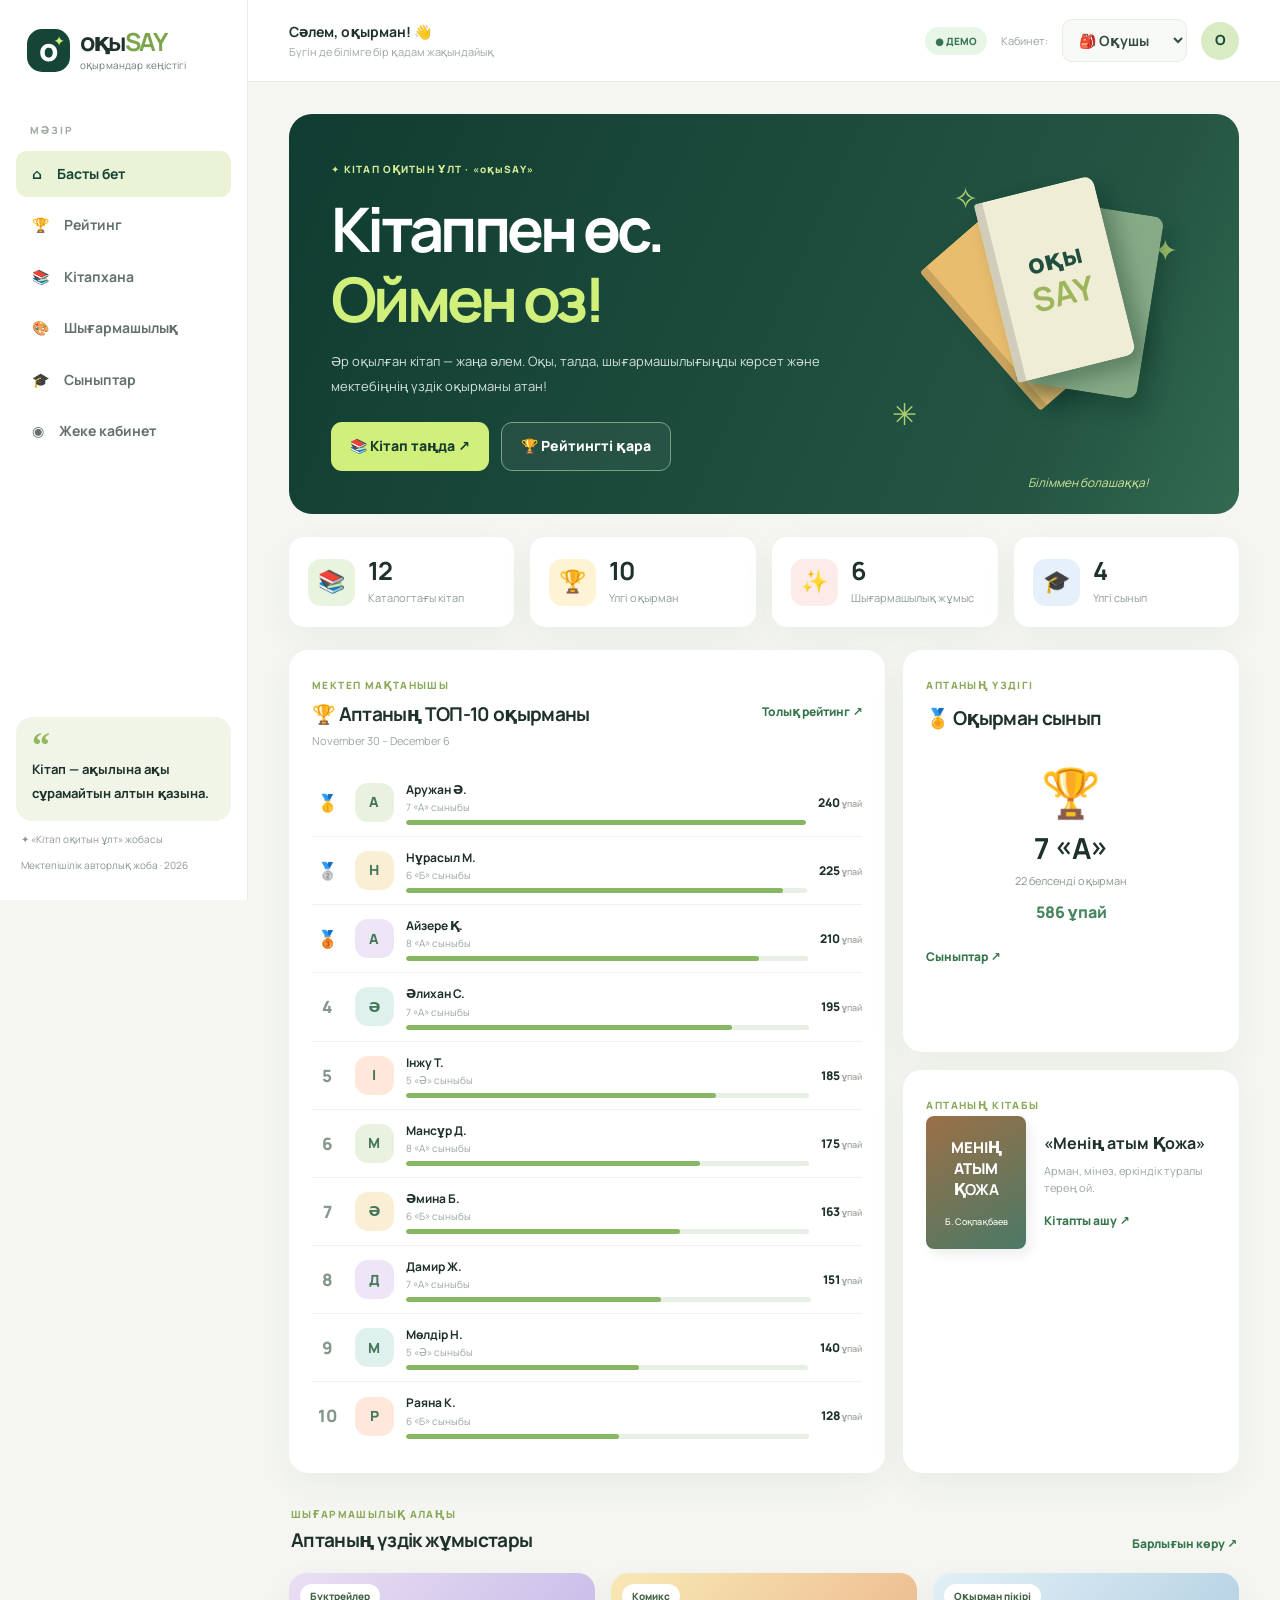
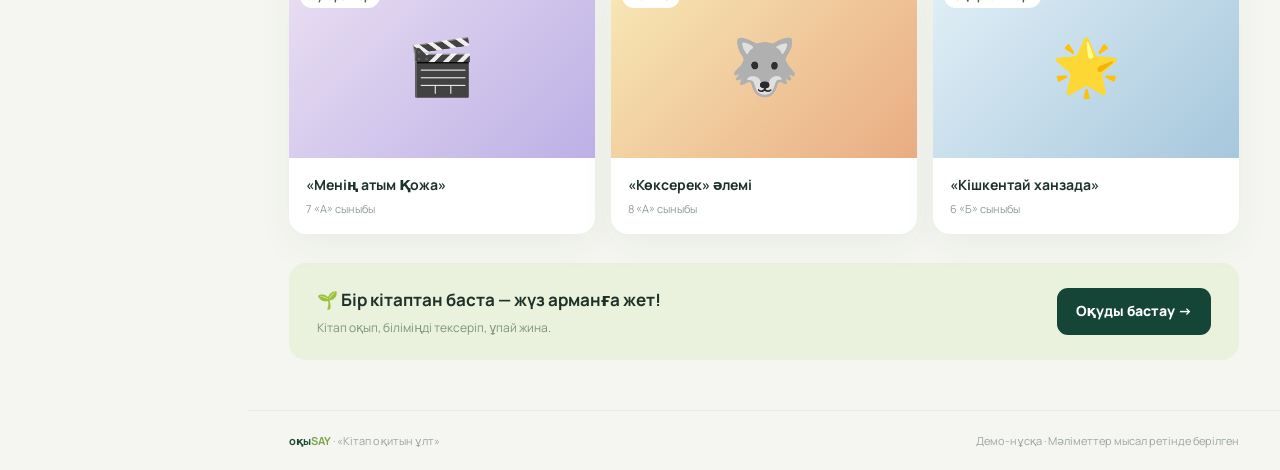
==== index.html @ ef24d515 "Add files via upload" ====
<!doctype html>
<html lang="kk"><head><meta charset="UTF-8"><meta name="viewport" content="width=device-width,initial-scale=1"><meta name="theme-color" content="#123f33"><meta name="description" content="оқыSAY – мектеп оқырмандарының интерактивті платформасы"><title>оқыSAY — Кітаппен өс, оймен оз!</title><link rel="preconnect" href="https://fonts.googleapis.com"><link rel="preconnect" href="https://fonts.gstatic.com" crossorigin><link href="https://fonts.googleapis.com/css2?family=Manrope:wght@400;500;600;700;800&display=swap" rel="stylesheet"><link rel="stylesheet" href="style.css"><script src="app.js" defer></script></head>
<body><div class="layout">
<aside class="sidebar" id="sidebar"><a class="logo" href="#home"><span class="logo-symbol">о<span>✦</span></span><span><strong>оқы<span>SAY</span></strong><small>оқырмандар кеңістігі</small></span></a><span class="menu-label">МӘЗІР</span><nav id="nav"><a href="#home" data-page="home" class="active">⌂ <span>Басты бет</span></a><a href="#ranking" data-page="ranking">🏆 <span>Рейтинг</span></a><a href="#library" data-page="library">📚 <span>Кітапхана</span></a><a href="#creative" data-page="creative">🎨 <span>Шығармашылық</span></a><a href="#classes" data-page="classes">🎓 <span>Сыныптар</span></a><a href="#cabinet" data-page="cabinet">◉ <span>Жеке кабинет</span></a></nav><div class="side-bottom"><div class="quote"><span>“</span>Кітап — ақылына ақы сұрамайтын алтын қазына.</div><small>✦ «Кітап оқитын ұлт» жобасы</small><small>Мектепішілік авторлық жоба · 2026</small></div></aside>
<div class="mobile-overlay" id="mobile-overlay"></div>
<div class="body-col"><header class="topbar"><div class="welcome"><button class="menu-btn" id="menu-btn" aria-label="Мәзір">☰</button><div><strong>Сәлем, оқырман! 👋</strong><small>Бүгін де білімге бір қадам жақындайық</small></div></div><div class="top-controls"><span class="demo-pill">● ДЕМО</span><label for="role">Кабинет:</label><select id="role"><option value="student">🎒 Оқушы</option><option value="parent">👪 Ата-ана</option><option value="teacher">👩‍🏫 Мұғалім</option></select><button class="profile-circle" id="profile-button" aria-label="Кабинет">О</button></div></header>
<main>
<section class="page active" id="page-home"><div class="hero"><div class="hero-content"><span class="hero-overline">✦ КІТАП ОҚИТЫН ҰЛТ · «оқыSAY»</span><h1>Кітаппен өс.<br><em>Оймен оз!</em></h1><p>Әр оқылған кітап — жаңа әлем. Оқы, талда, шығармашылығыңды көрсет және мектебіңнің үздік оқырманы атан!</p><div class="hero-actions"><button class="btn lime" data-go="library">📚 Кітап таңда ↗</button><button class="btn ghost-white" data-go="ranking">🏆 Рейтингті қара</button></div></div><div class="hero-graphic" aria-hidden="true"><span class="hero-star one">✧</span><span class="hero-star two">✦</span><span class="hero-star three">✳</span><div class="books-art"><div class="art-book art-one"></div><div class="art-book art-two"></div><div class="art-book art-three">оқы<br><b>SAY</b></div></div><span class="art-subtitle">Біліммен болашаққа!</span></div></div>
<div class="stat-grid" id="stats"></div><div class="home-grid"><div class="panel"><div class="panel-head"><div><span class="eyebrow">МЕКТЕП МАҚТАНЫШЫ</span><h2>🏆 Аптаның ТОП-10 оқырманы</h2><p id="week-short"></p></div><button class="link-btn" data-go="ranking">Толық рейтинг ↗</button></div><div id="home-ranking"></div></div><div class="right-panels"><div class="panel"><span class="eyebrow">АПТАНЫҢ ҮЗДІГІ</span><h2>🏅 Оқырман сынып</h2><div id="best-class"></div><button class="link-btn" data-go="classes">Сыныптар ↗</button></div><div class="panel"><span class="eyebrow">АПТАНЫҢ КІТАБЫ</span><div class="week-book"><div class="cover art-cover">МЕНІҢ<br>АТЫМ<br><b>ҚОЖА</b><small>Б. Соқпақбаев</small></div><div><h3>«Менің атым Қожа»</h3><p>Арман, мінез, еркіндік туралы терең ой.</p><button class="link-btn" id="week-book">Кітапты ашу ↗</button></div></div></div></div></div><div class="section-heading"><div><span class="eyebrow">ШЫҒАРМАШЫЛЫҚ АЛАҢЫ</span><h2>Аптаның үздік жұмыстары</h2></div><button class="link-btn" data-go="creative">Барлығын көру ↗</button></div><div class="creative-grid" id="featured-creatives"></div><div class="callout"><div><b>🌱 Бір кітаптан баста — жүз арманға жет!</b><p>Кітап оқып, біліміңді тексеріп, ұпай жина.</p></div><button class="btn dark" data-go="library">Оқуды бастау →</button></div></section>
<section class="page" id="page-ranking"><div class="page-header"><span class="eyebrow">ЖЕТІСТІКТЕР МЕН НӘТИЖЕЛЕР</span><h1>🏆 Оқырмандар рейтингі</h1><p>Әр апта — жаңа мүмкіндік. Көшбасшыларды таны және өз нәтижеңді арттыр!</p></div><div class="toolbar"><div class="tabs"><button class="selected" data-week="current">Осы апта</button><button data-week="previous">Өткен апта</button></div><span class="muted" id="week-range"></span></div><div class="panel"><div class="podium" id="podium"></div><div id="full-ranking"></div></div><div class="section-heading"><h2>Сыныптар рейтингі</h2></div><div id="rank-classes" class="class-grid"></div></section>
<section class="page" id="page-library"><div class="page-header"><span class="eyebrow">ОҚУҒА ШАБЫТ</span><h1>📚 Электронды кітапхана</h1><p>Қазақ және әлем әдебиетінен шығармалар таңда. Кітап туралы ақпарат оқып, шағын тест орында!</p></div><div class="filterbar"><label class="search-field">⌕ <input type="search" id="search" placeholder="Кітап немесе автор атын іздеу..."></label><select id="filter"><option value="all">Барлық санат</option><option value="kazakh">Қазақ әдебиеті</option><option value="world">Әлем әдебиеті</option><option value="children">Балалар әдебиеті</option><option value="poetry">Поэзия</option></select></div><p class="muted" id="catalog-count"></p><div class="book-grid" id="book-grid"></div></section>
<section class="page" id="page-creative"><div class="page-header"><span class="eyebrow">ҚИЯЛЫҢА ЕРІК БЕР</span><h1>🎨 Шығармашылық шеберхана</h1><p>Кітаптан алған әсеріңді бейне, комикс немесе пікір түрінде таныт.</p></div><div class="creative-banner"><div><strong>✦ Оқырманның әр ойы құнды</strong><p>Үздік жұмыстар мұғалім тексергеннен кейін жарияланады.</p></div><button class="btn dark" id="send-work">+ Жұмыс ұсыну</button></div><div class="section-heading"><h2>🎬 Буктрейлерлер</h2></div><div id="trailers" class="creative-grid"></div><div class="section-heading"><h2>🖼️ Комикстер мен пікірлер</h2></div><div id="comics" class="creative-grid"></div></section>
<section class="page" id="page-classes"><div class="page-header"><span class="eyebrow">БІЗ — БІР КОМАНДАМЫЗ</span><h1>🎓 Оқырман сыныптар</h1><p>Оқу марафонына сыныппен қатыс. Мектептің ең белсенді оқырман сыныбын анықтаймыз!</p></div><div id="top-class"></div><div class="section-heading"><h2>Сыныптар тақтасы</h2></div><div id="class-grid" class="class-grid"></div><div class="note">🔒 Бұл нұсқадағы барлық оқушы мен сынып мәліметтері — көрсетілімге арналған мысал.</div></section>
<section class="page" id="page-cabinet"><div class="page-header"><span class="eyebrow">МЕНІҢ ОҚУ ӘЛЕМІМ</span><h1>👤 Жеке кабинет</h1><p>Жоғарыдағы «Кабинет» тізімінен оқушы, ата-ана немесе мұғалім көрінісін таңда.</p></div><div id="cabinet"></div></section>
</main><footer class="footer"><span><b>оқы<span>SAY</span></b> · «Кітап оқитын ұлт»</span><span>Демо-нұсқа · Мәліметтер мысал ретінде берілген</span></footer></div></div>
<div id="modal-wrap" class="modal-wrap hidden"><div class="modal" role="dialog" aria-modal="true" aria-label="Ақпарат"><button id="close-modal" class="close-modal" aria-label="Жабу">×</button><div id="modal-body"></div></div></div><div class="toast" id="toast" role="status" aria-live="polite"></div>
</body></html>
---- style.css ----
:root{--bg:#f5f6f1;--panel:#fff;--ink:#1e312a;--muted:#718078;--green:#144537;--green2:#28634f;--lime:#d0ef7b;--border:#e8ece5;--shadow:0 12px 36px rgba(26,58,40,.05)}*{box-sizing:border-box}html{scroll-behavior:smooth}body{margin:0;color:var(--ink);font:14px/1.6 Manrope,system-ui,-apple-system,Arial,sans-serif;background:var(--bg)}button,input,select,textarea{font:inherit}button{cursor:pointer}button:focus-visible,a:focus-visible,input:focus-visible,select:focus-visible{outline:3px solid #91c942;outline-offset:2px}a{text-decoration:none;color:inherit}h1,h2,h3,p{margin-top:0}h1{font-size:clamp(26px,3vw,38px);line-height:1.25;letter-spacing:-.04em}h2{font-size:19px;line-height:1.4;letter-spacing:-.035em}h3{font-size:16px;line-height:1.4}.layout{min-height:100vh;display:flex}.sidebar{width:248px;min-height:100vh;background:#fff;border-right:1px solid var(--border);display:flex;flex-direction:column;padding:27px 16px;position:sticky;top:0;height:100vh;flex-shrink:0;z-index:8}.logo{display:flex;align-items:center;gap:10px;padding:0 11px 29px}.logo-symbol{display:flex;align-items:center;justify-content:center;width:43px;height:43px;border-radius:15px;background:var(--green);font-size:31px;color:#fff;font-weight:800;position:relative}.logo-symbol span{position:absolute;color:var(--lime);font-size:14px;right:5px;top:1px}.logo strong{display:block;font-size:25px;letter-spacing:-.07em;line-height:1.2}.logo strong span,.footer b span{color:#7ca54b}.logo small{display:block;font-size:10px;color:var(--muted);letter-spacing:.015em}.menu-label{color:#a1aaa3;letter-spacing:.18em;font-size:10px;font-weight:800;margin:20px 14px 13px}.sidebar nav{display:grid;gap:5px}.sidebar nav a{display:flex;align-items:center;gap:15px;padding:12px 16px;border-radius:11px;color:#63716b;font-weight:700;transition:.2s}.sidebar nav a:first-letter{font-size:20px}.sidebar nav a.active,.sidebar nav a:hover{background:#eaf3d6;color:var(--green)}.side-bottom{margin-top:auto;display:grid;gap:10px}.quote{background:#f1f5e7;border-radius:16px;padding:16px;font-size:13px;font-weight:700;line-height:1.8}.quote span{display:block;font:700 36px/25px Georgia;color:#94b65c}.side-bottom small{font-size:10px;color:#8c9790;padding:0 5px}.body-col{min-width:0;flex:1}.topbar{height:82px;border-bottom:1px solid var(--border);background:#fff;display:flex;align-items:center;justify-content:space-between;padding:0 clamp(20px,3.2vw,46px);gap:15px}.welcome{display:flex;align-items:center;gap:12px}.welcome strong{display:block;font-size:14px}.welcome small{display:block;color:#a0a9a2;font-size:11px}.top-controls{display:flex;align-items:center;gap:14px}.top-controls label{font-size:11px;color:#99a39d}.top-controls select,.filterbar select{max-width:210px;border:1px solid var(--border);padding:10px 12px;border-radius:10px;background:#f8faf7;color:#354c3e;font-weight:700}.demo-pill{font-size:10px;font-weight:800;color:#377351;background:#e8f6e7;padding:6px 10px;border-radius:40px;white-space:nowrap}.profile-circle{border:0;background:#d9ebc3;border-radius:50%;width:38px;height:38px;color:#1b4d38;font-weight:800}.menu-btn{display:none;border:0;background:transparent;font-size:25px}.mobile-overlay{display:none}main{padding:32px clamp(20px,3.2vw,46px) 50px;max-width:1510px;margin:0 auto;min-height:calc(100vh - 150px)}.page{display:none;animation:appear .25s ease}.page.active{display:block}@keyframes appear{from{opacity:.35;transform:translateY(5px)}to{opacity:1;transform:translateY(0)}}.hero{min-height:340px;background:linear-gradient(114deg,#103c31,#245543 80%,#326a50);border-radius:23px;overflow:hidden;display:flex;position:relative;color:#fff}.hero-content{padding:43px 42px;position:relative;z-index:1;width:64%}.hero-overline{display:inline-block;color:#d7eb97;font-size:10px;letter-spacing:.12em;font-weight:800;margin-bottom:17px}.hero h1{font-size:clamp(38px,4.8vw,63px);letter-spacing:-.06em;line-height:1.14;margin:0 0 15px}.hero h1 em{color:var(--lime);font-style:normal}.hero p{color:#d4e1d9;max-width:490px;font-size:13px;line-height:1.9}.hero-actions{display:flex;flex-wrap:wrap;gap:12px;margin-top:24px}.btn{border:none;border-radius:11px;padding:12px 19px;font-weight:800;transition:transform .2s,filter .2s;white-space:nowrap}.btn:hover{transform:translateY(-2px);filter:brightness(1.03)}.btn.lime{background:var(--lime);color:#183b2d}.btn.ghost-white{color:#fff;border:1px solid #78a38b;background:#ffffff0d}.btn.dark{color:#fff;background:var(--green)}.btn.ghost{border:1px solid var(--border);background:#fff;color:var(--green)}.hero-graphic{position:absolute;inset:0 0 0 57%;pointer-events:none}.hero-star{position:absolute;color:var(--lime);font-size:30px;opacity:.8}.hero-star.one{top:15%;left:30%}.hero-star.two{right:15%;top:28%}.hero-star.three{left:15%;bottom:19%}.books-art{width:225px;height:225px;position:absolute;right:17%;top:18%;transform:rotate(-12deg)}.art-book{position:absolute;width:122px;height:184px;border-radius:4px 10px 10px 4px;box-shadow:10px 12px 20px #0b2c2555;border-left:9px solid #0002}.art-one{background:#e9bd6e;transform:translate(20px,17px) rotate(-29deg)}.art-two{background:#86aa86;transform:translate(83px,28px) rotate(21deg)}.art-three{background:#f0edd7;transform:translate(53px,1px) rotate(-2deg);display:flex;align-items:center;justify-content:center;flex-direction:column;font-size:27px;color:#214f3f;line-height:1.2;font-weight:800;text-align:center}.art-three b{color:#9eb65b;font-size:33px}.art-subtitle{position:absolute;bottom:22px;right:22%;color:#d1e59a;font-style:italic;font-size:12px}.stat-grid{display:grid;grid-template-columns:repeat(4,1fr);gap:16px;margin:23px 0}.stat{display:flex;align-items:center;gap:13px;background:#fff;border-radius:15px;padding:19px;box-shadow:var(--shadow)}.stat-symbol{width:47px;height:47px;display:grid;place-items:center;border-radius:13px;font-size:22px;background:#e9f4df}.stat-symbol.gold{background:#fff3d5}.stat-symbol.pink{background:#fcebe9}.stat-symbol.blue{background:#e5f0fb}.stat strong{font-size:25px;display:block;line-height:1.2;letter-spacing:-.04em}.stat small{color:#909d93;font-size:11px}.home-grid{display:grid;grid-template-columns:minmax(0,1.6fr) minmax(260px,.9fr);gap:18px}.panel{background:#fff;border-radius:19px;padding:23px;box-shadow:var(--shadow);min-width:0}.panel-head{display:flex;align-items:center;justify-content:space-between;gap:10px;margin-bottom:19px}.panel-head h2{margin:5px 0}.panel-head p,.week-book p{font-size:11px;color:#9ba79f;margin:0}.eyebrow{font-size:10px;letter-spacing:.14em;font-weight:800;color:#89a958}.link-btn{padding:3px 0;border:0;background:none;color:#36764c;font-size:12px;font-weight:800}.link-btn:hover{text-decoration:underline}.rank-row{display:flex;align-items:center;gap:12px;border-bottom:1px solid #f1f2ee;padding:11px 0}.rank-row:last-child{border-bottom:0}.rank-num{width:31px;font-size:17px;text-align:center;font-weight:800;color:#85968b;flex-shrink:0}.person-avatar{width:39px;height:39px;display:grid;place-items:center;border-radius:13px;background:var(--avatar-bg,#e5f0e1);font-weight:800;color:#45775b;flex-shrink:0}.rank-info{flex:1;min-width:0}.rank-info b,.rank-info small{display:block}.rank-info b{font-size:12px}.rank-info small{font-size:10px;color:#9ba79f}.score{font-weight:800;font-size:12px;white-space:nowrap}.score small{font-size:9px;font-weight:600;color:#a0a8a0}.progress{height:5px;margin-top:5px;border-radius:9px;background:#e8efe4;overflow:hidden}.progress-fill{height:100%;background:#88b764;border-radius:9px}.right-panels{display:flex;flex-direction:column;gap:18px}.right-panels>.panel{flex:1}.right-panels h2{margin:9px 0 15px}.class-champion{text-align:center;padding:12px 5px 18px}.champion-emoji{font-size:48px;display:block;line-height:1.4}.class-champion strong{font-size:29px;display:block}.class-champion p{font-size:11px;color:#8a998d}.class-champion .class-total{color:#48865f;font-weight:800;font-size:16px}.week-book{display:flex;align-items:center;gap:18px}.cover{aspect-ratio:3/4;display:flex;flex-direction:column;align-items:center;justify-content:center;text-align:center;border-radius:8px;box-shadow:5px 6px 12px #0001;color:white;font-weight:800;line-height:1.4;padding:14px}.cover small{font-size:9px;margin-top:16px;font-weight:500}.art-cover{background:linear-gradient(150deg,#9b7047,#4a7966);min-width:100px;max-width:110px;font-size:15px}.week-book h3{margin-bottom:7px}.week-book p{margin-bottom:11px}.section-heading{display:flex;align-items:end;justify-content:space-between;gap:14px;margin:29px 2px 16px}.section-heading h2{margin:3px 0}.creative-grid{display:grid;grid-template-columns:repeat(3,minmax(0,1fr));gap:16px}.creative-card{background:#fff;border-radius:17px;overflow:hidden;box-shadow:var(--shadow);cursor:pointer}.creative-art{aspect-ratio:1.65;display:flex;align-items:center;justify-content:center;position:relative;font-size:55px;background:linear-gradient(135deg,#dceac8,#9dbcad)}.creative-art.purple{background:linear-gradient(135deg,#eadff2,#bcb0e6)}.creative-art.yellow{background:linear-gradient(135deg,#f8e9b6,#e9ac83)}.creative-art.blue{background:linear-gradient(135deg,#e2f0f7,#a6c7dc)}.creative-art.salmon{background:linear-gradient(135deg,#fae5de,#eab6b4)}.art-chip{position:absolute;top:11px;left:11px;font-size:10px;font-weight:800;background:white;padding:4px 10px;border-radius:18px;color:#426345}.creative-info{padding:17px}.creative-info h3{margin:0 0 5px;font-size:14px}.creative-info p{font-size:11px;color:#8f9e94;margin:0}.callout{margin-top:29px;background:#eaf1dc;border-radius:17px;padding:23px 28px;display:flex;justify-content:space-between;align-items:center;gap:15px}.callout b{font-size:17px}.callout p{margin:4px 0 0;color:#7e9580;font-size:12px}.footer{display:flex;justify-content:space-between;gap:15px;border-top:1px solid var(--border);color:#9ba79f;padding:21px clamp(20px,3.2vw,46px);font-size:11px}.footer b{color:#1f4a35}.page-header{padding:10px 0 24px}.page-header h1{margin:8px 0}.page-header p{color:#829287;font-size:13px;max-width:700px}.toolbar,.filterbar{display:flex;align-items:center;justify-content:space-between;gap:14px;flex-wrap:wrap;margin:0 0 17px}.tabs{display:flex;background:#e9ede5;padding:4px;border-radius:12px;gap:4px}.tabs button{border:0;background:none;border-radius:9px;padding:9px 15px;font-weight:800;color:#708676}.tabs button.selected{color:#224c37;background:#fff;box-shadow:0 2px 7px #0001}.muted{font-size:12px;color:#8c9b90}.podium{display:flex;justify-content:center;align-items:end;gap:12px;padding:10px 0 25px;border-bottom:1px solid var(--border);margin-bottom:10px}.podium-item{flex:1;max-width:210px;text-align:center}.podium-avatar{width:64px;height:64px;display:grid;place-items:center;background:#deebca;border-radius:20px;font-size:26px;margin:0 auto 9px;border:3px solid #cbe3ac}.podium-item.first .podium-avatar{width:83px;height:83px;border-color:#e4c46d;background:#fcf0ce;font-size:35px}.podium-item b{display:block;font-size:12px}.podium-item small{font-size:10px;color:#8b9c8e}.podium-item .step{background:#e5eddf;padding:11px;margin-top:10px;border-radius:12px 12px 3px 3px;font-size:16px;font-weight:800;color:#4e8058}.podium-item.first .step{background:#f8edd2;padding:18px}.search-field{display:flex;align-items:center;gap:10px;border:1px solid var(--border);background:white;border-radius:12px;padding:0 14px;flex:1;min-width:210px;max-width:540px;font-size:26px;color:#8e9c92}.search-field input{border:0;outline:0;background:transparent;padding:13px 0;width:100%;font-size:13px;min-width:0}.filterbar select{min-width:185px}.book-grid{display:grid;grid-template-columns:repeat(4,minmax(0,1fr));gap:17px}.book-card{background:#fff;border-radius:17px;padding:15px;box-shadow:var(--shadow);display:flex;flex-direction:column}.book-cover{height:195px;display:flex;align-items:center;justify-content:center;text-align:center;padding:18px;border-radius:12px;position:relative;box-shadow:inset 10px 0 #0001;color:#fff;line-height:1.5}.book-cover strong{font-size:21px;letter-spacing:-.03em}.book-cover small{position:absolute;bottom:12px;font-size:10px;opacity:.88}.book-type{font-size:10px;color:#8d9c8e;margin-top:14px}.book-card h3{margin:4px 0;font-size:14px}.book-author{font-size:11px;color:#8d9b90;margin:0 0 15px}.book-card .btn{margin-top:auto;width:100%;font-size:12px;padding:10px}.creative-banner{background:#e7f0dd;border-radius:17px;padding:23px;display:flex;align-items:center;justify-content:space-between;gap:15px}.creative-banner p{margin:4px 0 0;font-size:12px;color:#7e9281}.class-grid{display:grid;grid-template-columns:repeat(3,minmax(0,1fr));gap:16px}.class-card{padding:21px;border-radius:17px;background:#fff;box-shadow:var(--shadow)}.class-card .top{display:flex;justify-content:space-between;align-items:center}.class-card .icon{font-size:28px}.class-card h3{font-size:22px;margin:10px 0 3px}.class-card p{color:#91a091;font-size:11px}.class-card .metric{color:#2d6c4c;font-weight:800;font-size:20px}.class-card .progress{margin:12px 0}.class-feature{background:#144537;border-radius:19px;padding:30px;color:white;display:flex;justify-content:space-between;align-items:center;gap:12px}.class-feature strong{font-size:32px}.class-feature p{color:#c9e2c8}.class-feature .trophy{font-size:75px}.note{background:#eef4e9;padding:16px 18px;border-radius:12px;margin-top:22px;color:#56765c;font-size:12px}.cabinet-grid{display:grid;grid-template-columns:1fr 1fr;gap:18px}.cabinet-wide{grid-column:1/-1}.profile-banner{background:linear-gradient(115deg,#194b3b,#347456);padding:25px;border-radius:18px;color:#fff;display:flex;align-items:center;gap:18px}.large-avatar{background:#d2edac;color:#29533d;border-radius:19px;width:64px;height:64px;font-size:28px;font-weight:800;display:grid;place-items:center}.profile-banner h2{margin:0 0 4px}.profile-banner p{margin:0;color:#c5dfcc;font-size:12px}.profile-banner .right-score{margin-left:auto;text-align:right}.right-score strong{font-size:29px;display:block}.right-score small{color:#cfe8d3}.mini-stats{display:grid;grid-template-columns:repeat(3,1fr);gap:12px}.mini-stat{background:#f3f7f0;padding:18px;border-radius:12px}.mini-stat strong{display:block;font-size:24px;color:#2f6c49}.mini-stat span{color:#809181;font-size:11px}.cabinet-section h2{margin:0 0 15px}.task-item{display:flex;justify-content:space-between;align-items:center;gap:10px;border-bottom:1px solid #edf0e9;padding:12px 0}.task-item:last-child{border-bottom:0}.task-item p{margin:0;font-size:12px;color:#879388}.task-item strong{font-size:12px}.task-item .btn{padding:8px 12px;font-size:11px}.field{display:grid;gap:6px;margin:12px 0}.field label{font-size:12px;font-weight:800;color:#46634e}.field input,.field select,.field textarea{border:1px solid #dce5da;border-radius:10px;background:#fff;padding:11px;width:100%;min-width:0}.field textarea{min-height:95px;resize:vertical}.form-note{font-size:11px;color:#7b8b7b}.mini-table{width:100%;border-collapse:collapse;font-size:12px}.mini-table th,.mini-table td{text-align:left;padding:11px 7px;border-bottom:1px solid #e9eee6}.mini-table th{color:#819084;font-size:11px}.status{background:#e7f1da;padding:3px 9px;border-radius:15px;font-weight:700;font-size:10px;color:#42704a}.status.pending{background:#fff0cf;color:#a6781d}.modal-wrap{position:fixed;inset:0;background:#0b2318a8;z-index:30;display:grid;place-items:center;padding:16px;overflow:auto}.hidden{display:none!important}.modal{background:white;width:min(590px,100%);max-height:90vh;overflow:auto;border-radius:20px;padding:29px;position:relative;box-shadow:0 23px 85px #001b1455}.close-modal{position:absolute;right:15px;top:12px;font-size:29px;color:#718575;background:none;border:0}.modal h2{padding-right:26px}.modal .book-cover{height:150px;width:130px;flex-shrink:0}.modal-book{display:flex;gap:18px;align-items:center;margin-bottom:17px}.modal-book p{font-size:12px;color:#839487}.question{background:#f3f6ef;padding:17px;border-radius:12px;margin:15px 0;font-weight:800}.answers{display:grid;gap:10px}.answer-btn{border:1px solid #dce5d9;border-radius:11px;padding:13px;text-align:left;background:#fff;color:#31523c}.answer-btn:hover{background:#eef6e5}.answer-btn:disabled{cursor:default}.answer-btn.correct{background:#e1f5d8;border-color:#68b36a}.answer-btn.wrong{background:#ffe7e2;border-color:#e79d91}.toast{position:fixed;right:18px;bottom:20px;background:#174b38;color:#fff;padding:13px 18px;border-radius:12px;z-index:45;box-shadow:0 10px 40px #0002;opacity:0;transform:translateY(12px);pointer-events:none;transition:.2s;max-width:360px}.toast.visible{opacity:1;transform:none}@media(max-width:1160px){.sidebar{width:215px}.hero-content{width:68%}.book-grid{grid-template-columns:repeat(3,1fr)}.stat{padding:14px}.stat strong{font-size:20px}.stat-symbol{width:40px;height:40px}}@media(max-width:920px){.sidebar{position:fixed;left:-270px;width:245px;transition:left .25s}.sidebar.open{left:0}.mobile-overlay.show{display:block;position:fixed;inset:0;background:#081c14aa;z-index:7}.menu-btn{display:block}.topbar{height:auto;min-height:76px}.hero-graphic{opacity:.5}.stat-grid{grid-template-columns:repeat(2,1fr)}.home-grid{grid-template-columns:1fr}.right-panels{display:grid;grid-template-columns:1fr 1fr}.book-grid{grid-template-columns:repeat(3,1fr)}}@media(max-width:650px){main{padding:18px 14px 40px}.topbar{padding:13px 14px;gap:7px}.welcome small{display:none}.welcome strong{font-size:12px}.top-controls{gap:7px}.top-controls label{display:none}.top-controls select{font-size:11px;padding:7px;max-width:140px}.profile-circle{width:32px;height:32px}.demo-pill{font-size:9px;padding:5px}.hero{min-height:355px}.hero-content{width:100%;padding:30px 23px}.hero h1{font-size:44px}.hero p{font-size:12px;max-width:320px}.hero-graphic{opacity:.14;inset:0}.hero-actions{position:relative;z-index:2}.stat-grid{gap:9px;margin:12px 0}.stat{padding:13px 10px;gap:8px}.stat-symbol{width:36px;height:36px;font-size:17px}.stat strong{font-size:19px}.stat small{font-size:9px}.panel{padding:17px}.panel-head{align-items:start}.panel-head h2{font-size:16px}.panel-head .link-btn{font-size:10px}.right-panels{grid-template-columns:1fr}.creative-grid,.class-grid{grid-template-columns:1fr 1fr;gap:10px}.creative-art{font-size:42px}.creative-info{padding:11px}.creative-info h3{font-size:12px}.creative-info p{font-size:10px}.callout{flex-direction:column;align-items:flex-start;padding:19px}.book-grid{grid-template-columns:1fr 1fr;gap:10px}.book-card{padding:10px}.book-cover{height:175px}.book-cover strong{font-size:16px}.book-card h3{font-size:12px}.filterbar select{flex:1;width:100%}.footer{flex-direction:column;padding:18px 15px}.cabinet-grid{grid-template-columns:1fr}.cabinet-wide{grid-column:auto}.mini-stats{grid-template-columns:repeat(3,1fr)}.mini-stat{padding:12px}.mini-stat strong{font-size:19px}.class-feature{padding:20px}.class-feature .trophy{font-size:45px}.modal{padding:22px}.podium{gap:5px}.podium-avatar,.podium-item.first .podium-avatar{width:54px;height:54px;font-size:22px}.podium-item b{font-size:10px}.podium-item small{font-size:9px}}@media(max-width:380px){.top-controls select{max-width:110px}.hero h1{font-size:38px}.hero .btn{padding:10px}.creative-grid,.class-grid{grid-template-columns:1fr}}
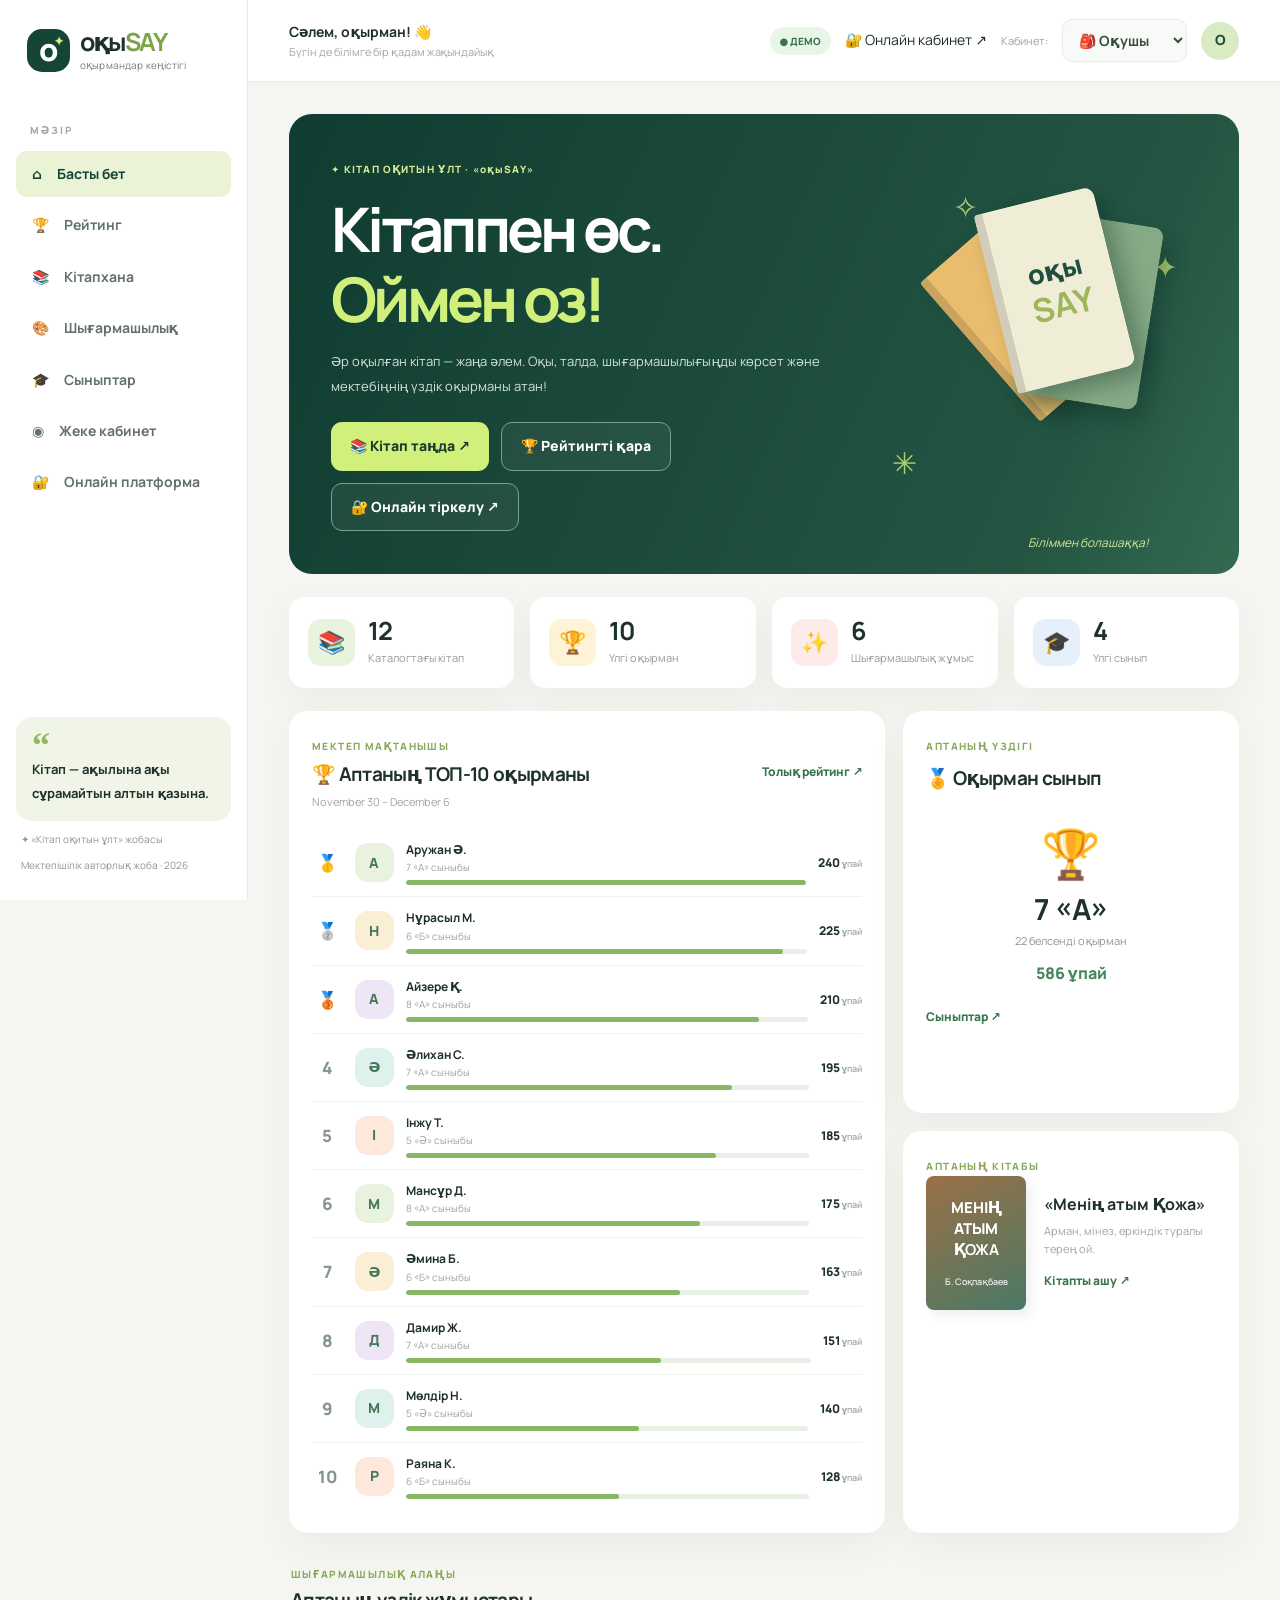
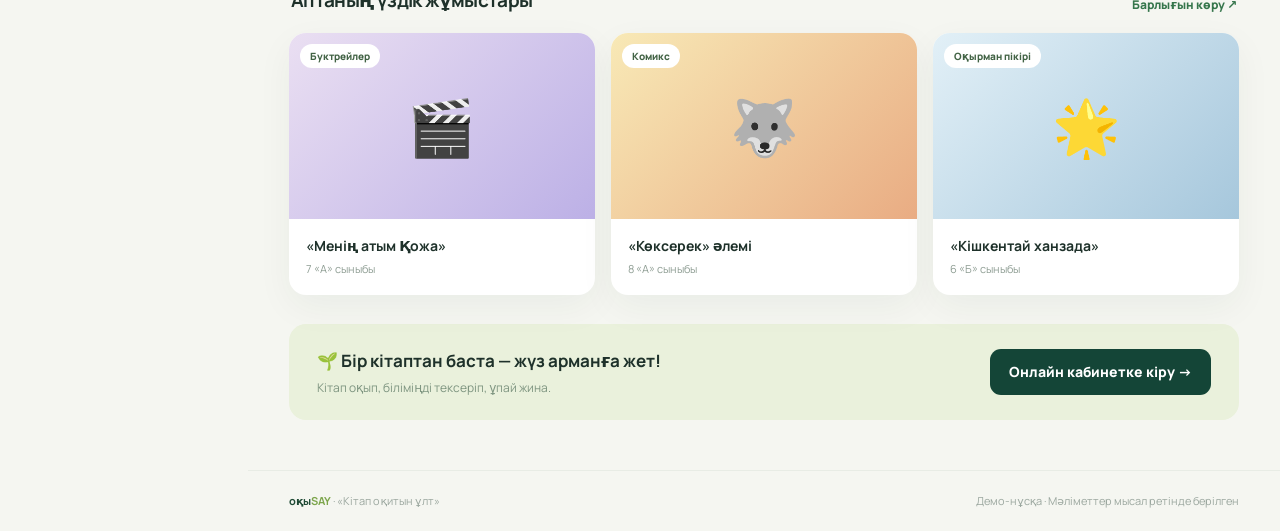
==== commit 0bc7948c: "Integrate oqySAY secure Supabase portal index.html" ====
--- a/index.html
+++ b/index.html
@@ -1,12 +1,12 @@
 <!doctype html>
 <html lang="kk"><head><meta charset="UTF-8"><meta name="viewport" content="width=device-width,initial-scale=1"><meta name="theme-color" content="#123f33"><meta name="description" content="оқыSAY – мектеп оқырмандарының интерактивті платформасы"><title>оқыSAY — Кітаппен өс, оймен оз!</title><link rel="preconnect" href="https://fonts.googleapis.com"><link rel="preconnect" href="https://fonts.gstatic.com" crossorigin><link href="https://fonts.googleapis.com/css2?family=Manrope:wght@400;500;600;700;800&display=swap" rel="stylesheet"><link rel="stylesheet" href="style.css"><script src="app.js" defer></script></head>
 <body><div class="layout">
-<aside class="sidebar" id="sidebar"><a class="logo" href="#home"><span class="logo-symbol">о<span>✦</span></span><span><strong>оқы<span>SAY</span></strong><small>оқырмандар кеңістігі</small></span></a><span class="menu-label">МӘЗІР</span><nav id="nav"><a href="#home" data-page="home" class="active">⌂ <span>Басты бет</span></a><a href="#ranking" data-page="ranking">🏆 <span>Рейтинг</span></a><a href="#library" data-page="library">📚 <span>Кітапхана</span></a><a href="#creative" data-page="creative">🎨 <span>Шығармашылық</span></a><a href="#classes" data-page="classes">🎓 <span>Сыныптар</span></a><a href="#cabinet" data-page="cabinet">◉ <span>Жеке кабинет</span></a></nav><div class="side-bottom"><div class="quote"><span>“</span>Кітап — ақылына ақы сұрамайтын алтын қазына.</div><small>✦ «Кітап оқитын ұлт» жобасы</small><small>Мектепішілік авторлық жоба · 2026</small></div></aside>
+<aside class="sidebar" id="sidebar"><a class="logo" href="#home"><span class="logo-symbol">о<span>✦</span></span><span><strong>оқы<span>SAY</span></strong><small>оқырмандар кеңістігі</small></span></a><span class="menu-label">МӘЗІР</span><nav id="nav"><a href="#home" data-page="home" class="active">⌂ <span>Басты бет</span></a><a href="#ranking" data-page="ranking">🏆 <span>Рейтинг</span></a><a href="#library" data-page="library">📚 <span>Кітапхана</span></a><a href="#creative" data-page="creative">🎨 <span>Шығармашылық</span></a><a href="#classes" data-page="classes">🎓 <span>Сыныптар</span></a><a href="#cabinet" data-page="cabinet">◉ <span>Жеке кабинет</span></a><a href="cloud.html" class="online-link">🔐 <span>Онлайн платформа</span></a></nav><div class="side-bottom"><div class="quote"><span>“</span>Кітап — ақылына ақы сұрамайтын алтын қазына.</div><small>✦ «Кітап оқитын ұлт» жобасы</small><small>Мектепішілік авторлық жоба · 2026</small></div></aside>
 <div class="mobile-overlay" id="mobile-overlay"></div>
-<div class="body-col"><header class="topbar"><div class="welcome"><button class="menu-btn" id="menu-btn" aria-label="Мәзір">☰</button><div><strong>Сәлем, оқырман! 👋</strong><small>Бүгін де білімге бір қадам жақындайық</small></div></div><div class="top-controls"><span class="demo-pill">● ДЕМО</span><label for="role">Кабинет:</label><select id="role"><option value="student">🎒 Оқушы</option><option value="parent">👪 Ата-ана</option><option value="teacher">👩‍🏫 Мұғалім</option></select><button class="profile-circle" id="profile-button" aria-label="Кабинет">О</button></div></header>
+<div class="body-col"><header class="topbar"><div class="welcome"><button class="menu-btn" id="menu-btn" aria-label="Мәзір">☰</button><div><strong>Сәлем, оқырман! 👋</strong><small>Бүгін де білімге бір қадам жақындайық</small></div></div><div class="top-controls"><span class="demo-pill">● ДЕМО</span><a href="cloud.html" class="online-top-link">🔐 Онлайн кабинет ↗</a><label for="role">Кабинет:</label><select id="role"><option value="student">🎒 Оқушы</option><option value="parent">👪 Ата-ана</option><option value="teacher">👩‍🏫 Мұғалім</option></select><button class="profile-circle" id="profile-button" aria-label="Кабинет">О</button></div></header>
 <main>
-<section class="page active" id="page-home"><div class="hero"><div class="hero-content"><span class="hero-overline">✦ КІТАП ОҚИТЫН ҰЛТ · «оқыSAY»</span><h1>Кітаппен өс.<br><em>Оймен оз!</em></h1><p>Әр оқылған кітап — жаңа әлем. Оқы, талда, шығармашылығыңды көрсет және мектебіңнің үздік оқырманы атан!</p><div class="hero-actions"><button class="btn lime" data-go="library">📚 Кітап таңда ↗</button><button class="btn ghost-white" data-go="ranking">🏆 Рейтингті қара</button></div></div><div class="hero-graphic" aria-hidden="true"><span class="hero-star one">✧</span><span class="hero-star two">✦</span><span class="hero-star three">✳</span><div class="books-art"><div class="art-book art-one"></div><div class="art-book art-two"></div><div class="art-book art-three">оқы<br><b>SAY</b></div></div><span class="art-subtitle">Біліммен болашаққа!</span></div></div>
-<div class="stat-grid" id="stats"></div><div class="home-grid"><div class="panel"><div class="panel-head"><div><span class="eyebrow">МЕКТЕП МАҚТАНЫШЫ</span><h2>🏆 Аптаның ТОП-10 оқырманы</h2><p id="week-short"></p></div><button class="link-btn" data-go="ranking">Толық рейтинг ↗</button></div><div id="home-ranking"></div></div><div class="right-panels"><div class="panel"><span class="eyebrow">АПТАНЫҢ ҮЗДІГІ</span><h2>🏅 Оқырман сынып</h2><div id="best-class"></div><button class="link-btn" data-go="classes">Сыныптар ↗</button></div><div class="panel"><span class="eyebrow">АПТАНЫҢ КІТАБЫ</span><div class="week-book"><div class="cover art-cover">МЕНІҢ<br>АТЫМ<br><b>ҚОЖА</b><small>Б. Соқпақбаев</small></div><div><h3>«Менің атым Қожа»</h3><p>Арман, мінез, еркіндік туралы терең ой.</p><button class="link-btn" id="week-book">Кітапты ашу ↗</button></div></div></div></div></div><div class="section-heading"><div><span class="eyebrow">ШЫҒАРМАШЫЛЫҚ АЛАҢЫ</span><h2>Аптаның үздік жұмыстары</h2></div><button class="link-btn" data-go="creative">Барлығын көру ↗</button></div><div class="creative-grid" id="featured-creatives"></div><div class="callout"><div><b>🌱 Бір кітаптан баста — жүз арманға жет!</b><p>Кітап оқып, біліміңді тексеріп, ұпай жина.</p></div><button class="btn dark" data-go="library">Оқуды бастау →</button></div></section>
+<section class="page active" id="page-home"><div class="hero"><div class="hero-content"><span class="hero-overline">✦ КІТАП ОҚИТЫН ҰЛТ · «оқыSAY»</span><h1>Кітаппен өс.<br><em>Оймен оз!</em></h1><p>Әр оқылған кітап — жаңа әлем. Оқы, талда, шығармашылығыңды көрсет және мектебіңнің үздік оқырманы атан!</p><div class="hero-actions"><button class="btn lime" data-go="library">📚 Кітап таңда ↗</button><button class="btn ghost-white" data-go="ranking">🏆 Рейтингті қара</button><a class="btn ghost-white" href="cloud.html">🔐 Онлайн тіркелу ↗</a></div></div><div class="hero-graphic" aria-hidden="true"><span class="hero-star one">✧</span><span class="hero-star two">✦</span><span class="hero-star three">✳</span><div class="books-art"><div class="art-book art-one"></div><div class="art-book art-two"></div><div class="art-book art-three">оқы<br><b>SAY</b></div></div><span class="art-subtitle">Біліммен болашаққа!</span></div></div>
+<div class="stat-grid" id="stats"></div><div class="home-grid"><div class="panel"><div class="panel-head"><div><span class="eyebrow">МЕКТЕП МАҚТАНЫШЫ</span><h2>🏆 Аптаның ТОП-10 оқырманы</h2><p id="week-short"></p></div><button class="link-btn" data-go="ranking">Толық рейтинг ↗</button></div><div id="home-ranking"></div></div><div class="right-panels"><div class="panel"><span class="eyebrow">АПТАНЫҢ ҮЗДІГІ</span><h2>🏅 Оқырман сынып</h2><div id="best-class"></div><button class="link-btn" data-go="classes">Сыныптар ↗</button></div><div class="panel"><span class="eyebrow">АПТАНЫҢ КІТАБЫ</span><div class="week-book"><div class="cover art-cover">МЕНІҢ<br>АТЫМ<br><b>ҚОЖА</b><small>Б. Соқпақбаев</small></div><div><h3>«Менің атым Қожа»</h3><p>Арман, мінез, еркіндік туралы терең ой.</p><button class="link-btn" id="week-book">Кітапты ашу ↗</button></div></div></div></div></div><div class="section-heading"><div><span class="eyebrow">ШЫҒАРМАШЫЛЫҚ АЛАҢЫ</span><h2>Аптаның үздік жұмыстары</h2></div><button class="link-btn" data-go="creative">Барлығын көру ↗</button></div><div class="creative-grid" id="featured-creatives"></div><div class="callout"><div><b>🌱 Бір кітаптан баста — жүз арманға жет!</b><p>Кітап оқып, біліміңді тексеріп, ұпай жина.</p></div><a class="btn dark" href="cloud.html">Онлайн кабинетке кіру →</a></div></section>
 <section class="page" id="page-ranking"><div class="page-header"><span class="eyebrow">ЖЕТІСТІКТЕР МЕН НӘТИЖЕЛЕР</span><h1>🏆 Оқырмандар рейтингі</h1><p>Әр апта — жаңа мүмкіндік. Көшбасшыларды таны және өз нәтижеңді арттыр!</p></div><div class="toolbar"><div class="tabs"><button class="selected" data-week="current">Осы апта</button><button data-week="previous">Өткен апта</button></div><span class="muted" id="week-range"></span></div><div class="panel"><div class="podium" id="podium"></div><div id="full-ranking"></div></div><div class="section-heading"><h2>Сыныптар рейтингі</h2></div><div id="rank-classes" class="class-grid"></div></section>
 <section class="page" id="page-library"><div class="page-header"><span class="eyebrow">ОҚУҒА ШАБЫТ</span><h1>📚 Электронды кітапхана</h1><p>Қазақ және әлем әдебиетінен шығармалар таңда. Кітап туралы ақпарат оқып, шағын тест орында!</p></div><div class="filterbar"><label class="search-field">⌕ <input type="search" id="search" placeholder="Кітап немесе автор атын іздеу..."></label><select id="filter"><option value="all">Барлық санат</option><option value="kazakh">Қазақ әдебиеті</option><option value="world">Әлем әдебиеті</option><option value="children">Балалар әдебиеті</option><option value="poetry">Поэзия</option></select></div><p class="muted" id="catalog-count"></p><div class="book-grid" id="book-grid"></div></section>
 <section class="page" id="page-creative"><div class="page-header"><span class="eyebrow">ҚИЯЛЫҢА ЕРІК БЕР</span><h1>🎨 Шығармашылық шеберхана</h1><p>Кітаптан алған әсеріңді бейне, комикс немесе пікір түрінде таныт.</p></div><div class="creative-banner"><div><strong>✦ Оқырманның әр ойы құнды</strong><p>Үздік жұмыстар мұғалім тексергеннен кейін жарияланады.</p></div><button class="btn dark" id="send-work">+ Жұмыс ұсыну</button></div><div class="section-heading"><h2>🎬 Буктрейлерлер</h2></div><div id="trailers" class="creative-grid"></div><div class="section-heading"><h2>🖼️ Комикстер мен пікірлер</h2></div><div id="comics" class="creative-grid"></div></section>
@@ -14,4 +14,4 @@
 <section class="page" id="page-cabinet"><div class="page-header"><span class="eyebrow">МЕНІҢ ОҚУ ӘЛЕМІМ</span><h1>👤 Жеке кабинет</h1><p>Жоғарыдағы «Кабинет» тізімінен оқушы, ата-ана немесе мұғалім көрінісін таңда.</p></div><div id="cabinet"></div></section>
 </main><footer class="footer"><span><b>оқы<span>SAY</span></b> · «Кітап оқитын ұлт»</span><span>Демо-нұсқа · Мәліметтер мысал ретінде берілген</span></footer></div></div>
 <div id="modal-wrap" class="modal-wrap hidden"><div class="modal" role="dialog" aria-modal="true" aria-label="Ақпарат"><button id="close-modal" class="close-modal" aria-label="Жабу">×</button><div id="modal-body"></div></div></div><div class="toast" id="toast" role="status" aria-live="polite"></div>
-</body></html>
+</body></html>
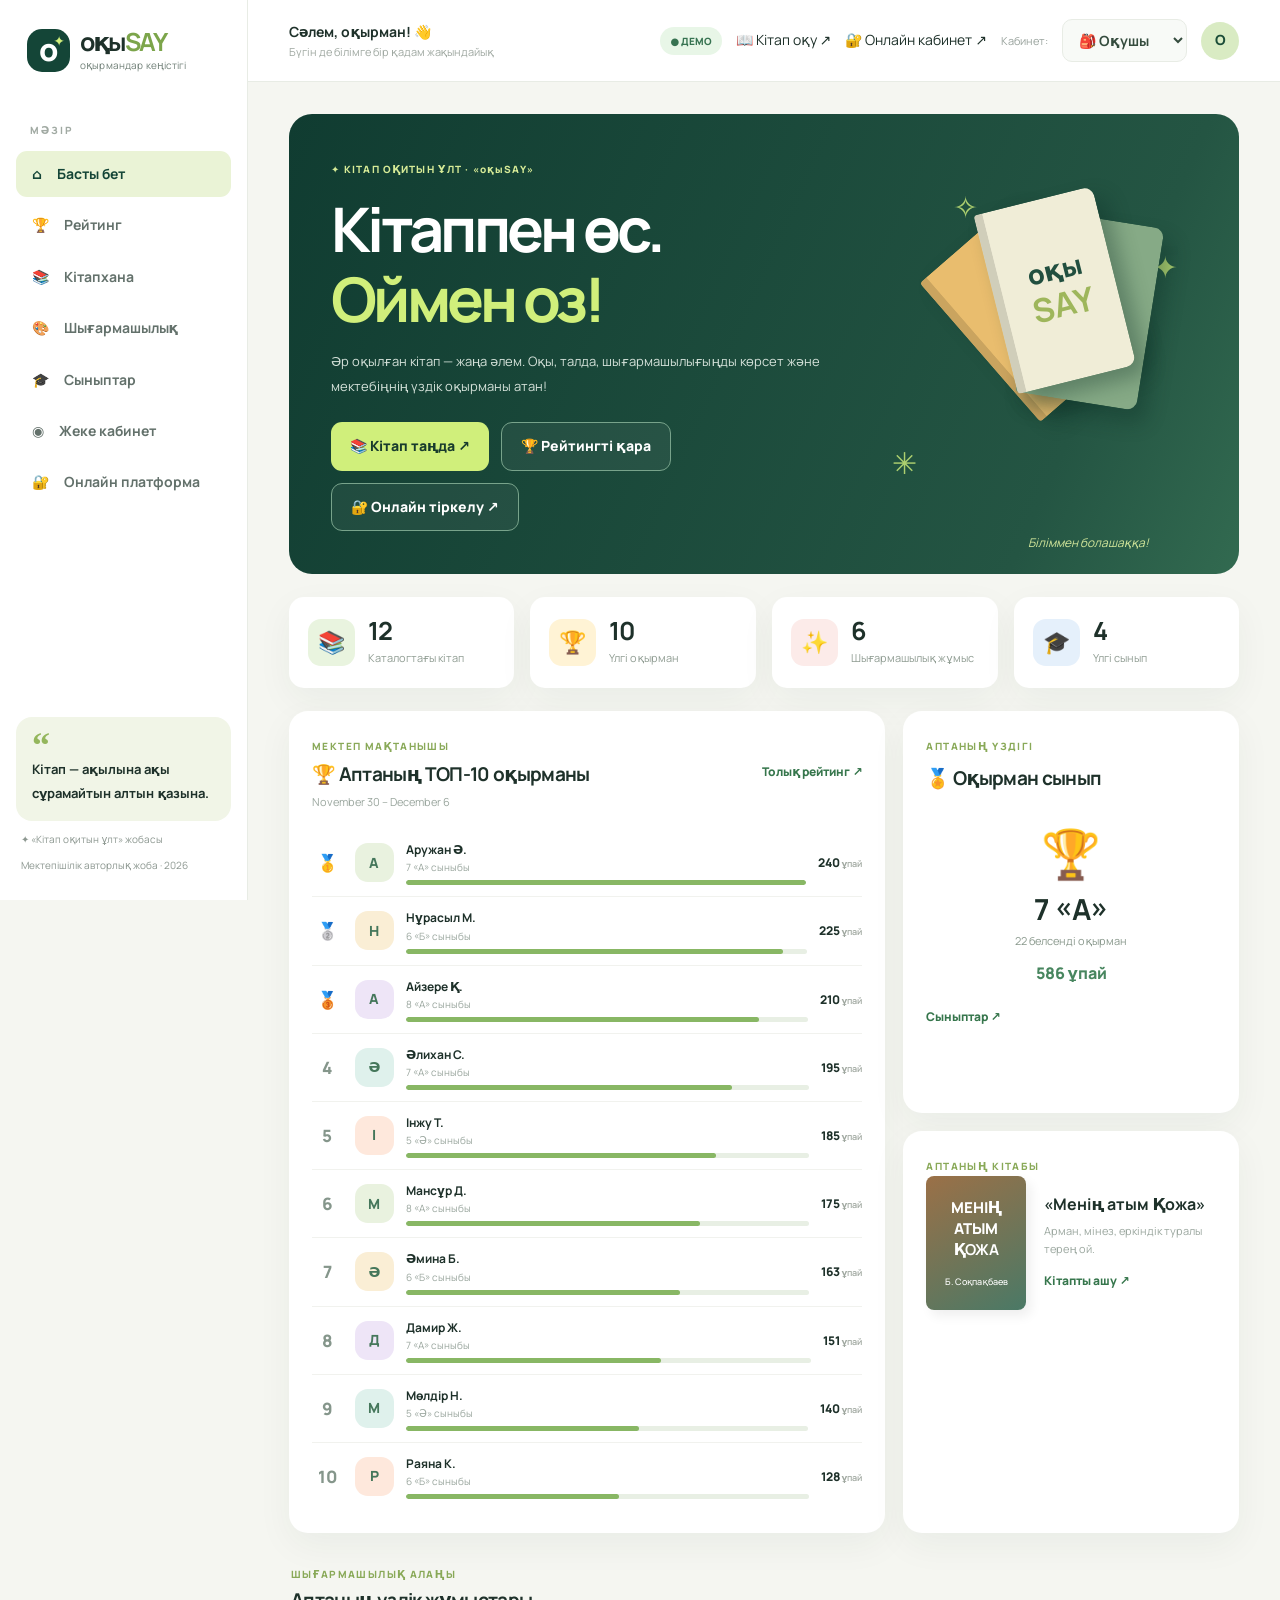
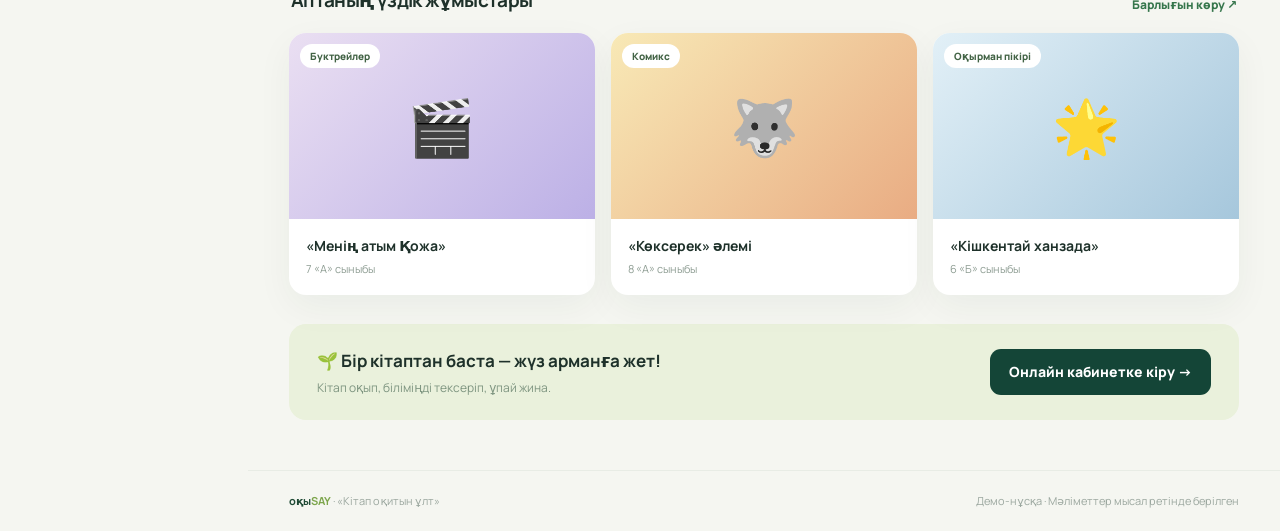
==== commit c630a79c: "Link school reading catalog from oqySAY homepage" ====
--- a/index.html
+++ b/index.html
@@ -3,7 +3,7 @@
 <body><div class="layout">
 <aside class="sidebar" id="sidebar"><a class="logo" href="#home"><span class="logo-symbol">о<span>✦</span></span><span><strong>оқы<span>SAY</span></strong><small>оқырмандар кеңістігі</small></span></a><span class="menu-label">МӘЗІР</span><nav id="nav"><a href="#home" data-page="home" class="active">⌂ <span>Басты бет</span></a><a href="#ranking" data-page="ranking">🏆 <span>Рейтинг</span></a><a href="#library" data-page="library">📚 <span>Кітапхана</span></a><a href="#creative" data-page="creative">🎨 <span>Шығармашылық</span></a><a href="#classes" data-page="classes">🎓 <span>Сыныптар</span></a><a href="#cabinet" data-page="cabinet">◉ <span>Жеке кабинет</span></a><a href="cloud.html" class="online-link">🔐 <span>Онлайн платформа</span></a></nav><div class="side-bottom"><div class="quote"><span>“</span>Кітап — ақылына ақы сұрамайтын алтын қазына.</div><small>✦ «Кітап оқитын ұлт» жобасы</small><small>Мектепішілік авторлық жоба · 2026</small></div></aside>
 <div class="mobile-overlay" id="mobile-overlay"></div>
-<div class="body-col"><header class="topbar"><div class="welcome"><button class="menu-btn" id="menu-btn" aria-label="Мәзір">☰</button><div><strong>Сәлем, оқырман! 👋</strong><small>Бүгін де білімге бір қадам жақындайық</small></div></div><div class="top-controls"><span class="demo-pill">● ДЕМО</span><a href="cloud.html" class="online-top-link">🔐 Онлайн кабинет ↗</a><label for="role">Кабинет:</label><select id="role"><option value="student">🎒 Оқушы</option><option value="parent">👪 Ата-ана</option><option value="teacher">👩‍🏫 Мұғалім</option></select><button class="profile-circle" id="profile-button" aria-label="Кабинет">О</button></div></header>
+<div class="body-col"><header class="topbar"><div class="welcome"><button class="menu-btn" id="menu-btn" aria-label="Мәзір">☰</button><div><strong>Сәлем, оқырман! 👋</strong><small>Бүгін де білімге бір қадам жақындайық</small></div></div><div class="top-controls"><span class="demo-pill">● ДЕМО</span><a href="reading.html" class="online-top-link">📖 Кітап оқу ↗</a><a href="cloud.html" class="online-top-link">🔐 Онлайн кабинет ↗</a><label for="role">Кабинет:</label><select id="role"><option value="student">🎒 Оқушы</option><option value="parent">👪 Ата-ана</option><option value="teacher">👩‍🏫 Мұғалім</option></select><button class="profile-circle" id="profile-button" aria-label="Кабинет">О</button></div></header>
 <main>
 <section class="page active" id="page-home"><div class="hero"><div class="hero-content"><span class="hero-overline">✦ КІТАП ОҚИТЫН ҰЛТ · «оқыSAY»</span><h1>Кітаппен өс.<br><em>Оймен оз!</em></h1><p>Әр оқылған кітап — жаңа әлем. Оқы, талда, шығармашылығыңды көрсет және мектебіңнің үздік оқырманы атан!</p><div class="hero-actions"><button class="btn lime" data-go="library">📚 Кітап таңда ↗</button><button class="btn ghost-white" data-go="ranking">🏆 Рейтингті қара</button><a class="btn ghost-white" href="cloud.html">🔐 Онлайн тіркелу ↗</a></div></div><div class="hero-graphic" aria-hidden="true"><span class="hero-star one">✧</span><span class="hero-star two">✦</span><span class="hero-star three">✳</span><div class="books-art"><div class="art-book art-one"></div><div class="art-book art-two"></div><div class="art-book art-three">оқы<br><b>SAY</b></div></div><span class="art-subtitle">Біліммен болашаққа!</span></div></div>
 <div class="stat-grid" id="stats"></div><div class="home-grid"><div class="panel"><div class="panel-head"><div><span class="eyebrow">МЕКТЕП МАҚТАНЫШЫ</span><h2>🏆 Аптаның ТОП-10 оқырманы</h2><p id="week-short"></p></div><button class="link-btn" data-go="ranking">Толық рейтинг ↗</button></div><div id="home-ranking"></div></div><div class="right-panels"><div class="panel"><span class="eyebrow">АПТАНЫҢ ҮЗДІГІ</span><h2>🏅 Оқырман сынып</h2><div id="best-class"></div><button class="link-btn" data-go="classes">Сыныптар ↗</button></div><div class="panel"><span class="eyebrow">АПТАНЫҢ КІТАБЫ</span><div class="week-book"><div class="cover art-cover">МЕНІҢ<br>АТЫМ<br><b>ҚОЖА</b><small>Б. Соқпақбаев</small></div><div><h3>«Менің атым Қожа»</h3><p>Арман, мінез, еркіндік туралы терең ой.</p><button class="link-btn" id="week-book">Кітапты ашу ↗</button></div></div></div></div></div><div class="section-heading"><div><span class="eyebrow">ШЫҒАРМАШЫЛЫҚ АЛАҢЫ</span><h2>Аптаның үздік жұмыстары</h2></div><button class="link-btn" data-go="creative">Барлығын көру ↗</button></div><div class="creative-grid" id="featured-creatives"></div><div class="callout"><div><b>🌱 Бір кітаптан баста — жүз арманға жет!</b><p>Кітап оқып, біліміңді тексеріп, ұпай жина.</p></div><a class="btn dark" href="cloud.html">Онлайн кабинетке кіру →</a></div></section>
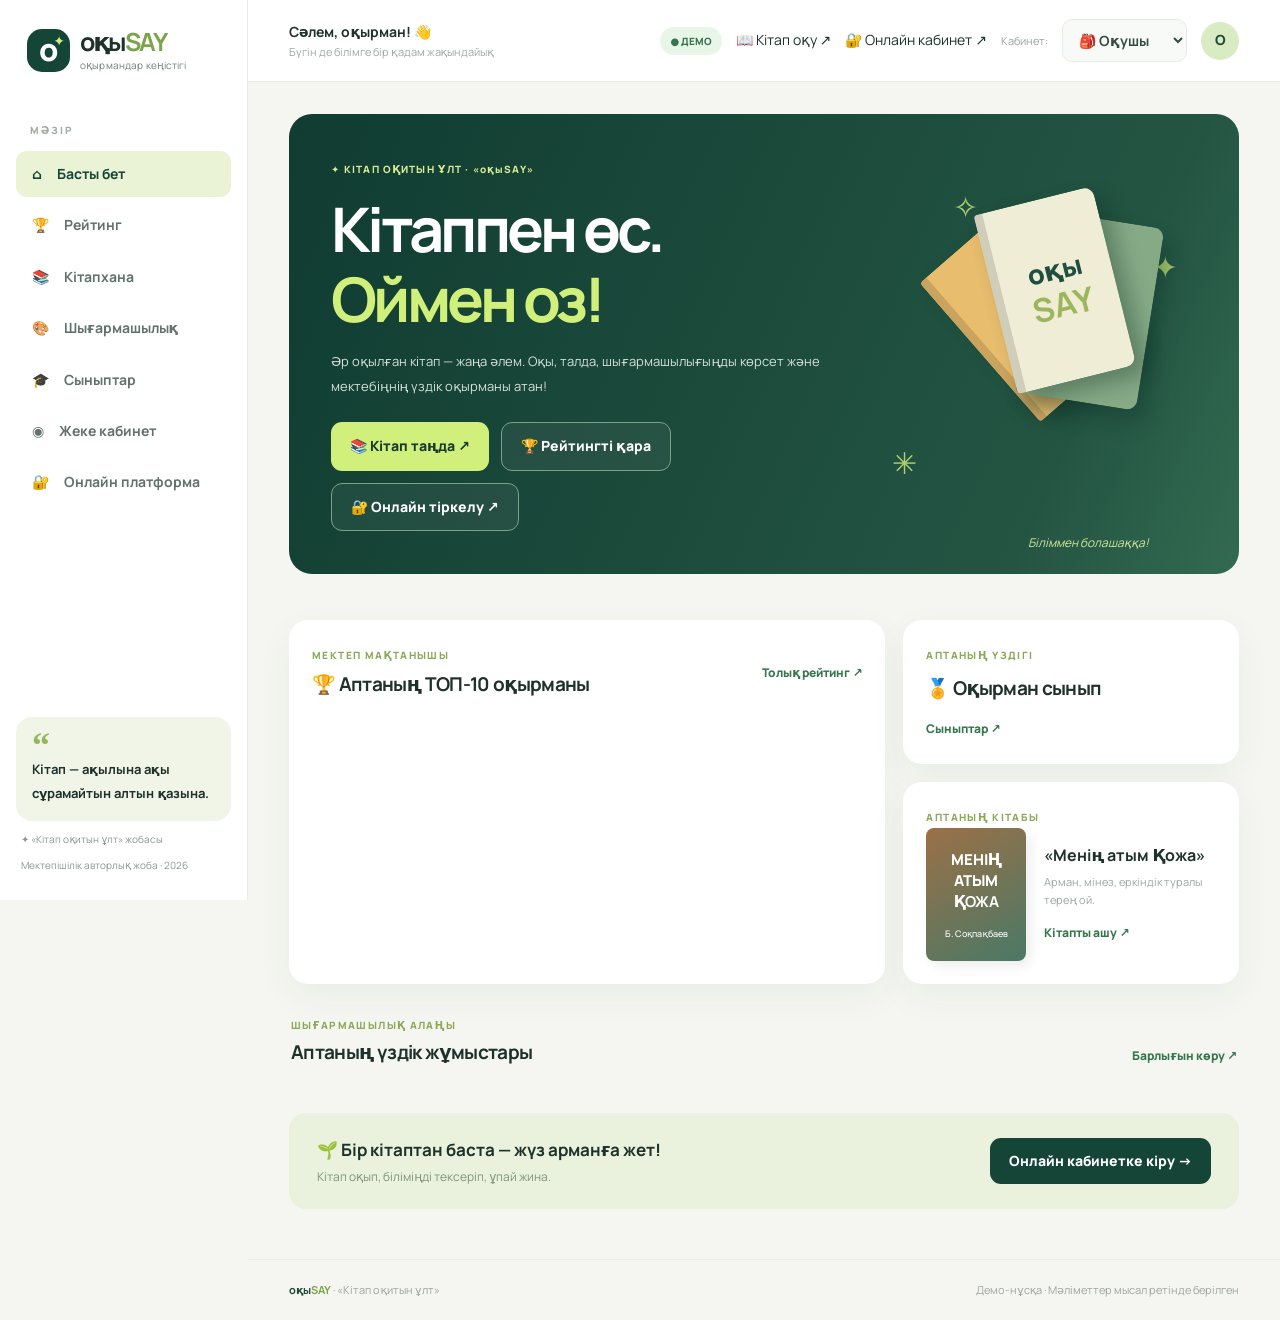
==== commit e358dc74: "Embed live 6-10 grade Supabase reading library inside main oqySAY library tab" ====
--- a/index.html
+++ b/index.html
@@ -1,5 +1,5 @@
 <!doctype html>
-<html lang="kk"><head><meta charset="UTF-8"><meta name="viewport" content="width=device-width,initial-scale=1"><meta name="theme-color" content="#123f33"><meta name="description" content="оқыSAY – мектеп оқырмандарының интерактивті платформасы"><title>оқыSAY — Кітаппен өс, оймен оз!</title><link rel="preconnect" href="https://fonts.googleapis.com"><link rel="preconnect" href="https://fonts.gstatic.com" crossorigin><link href="https://fonts.googleapis.com/css2?family=Manrope:wght@400;500;600;700;800&display=swap" rel="stylesheet"><link rel="stylesheet" href="style.css"><script src="app.js" defer></script></head>
+<html lang="kk"><head><meta charset="UTF-8"><meta name="viewport" content="width=device-width,initial-scale=1"><meta name="theme-color" content="#123f33"><meta name="description" content="оқыSAY – мектеп оқырмандарының интерактивті платформасы"><title>оқыSAY — Кітаппен өс, оймен оз!</title><link rel="preconnect" href="https://fonts.googleapis.com"><link rel="preconnect" href="https://fonts.gstatic.com" crossorigin><link href="https://fonts.googleapis.com/css2?family=Manrope:wght@400;500;600;700;800&display=swap" rel="stylesheet"><link rel="stylesheet" href="style.css"><script src="app.js" defer></script><style>.embedded-library{background:#fff;border:1px solid #dce8dc;border-radius:18px;overflow:hidden}.embedded-library iframe{display:block;width:100%;height:1180px;border:0;background:#f5f8f3}@media(max-width:650px){.embedded-library iframe{height:1250px}.embedded-library{margin:0 -6px}}</style></head>
 <body><div class="layout">
 <aside class="sidebar" id="sidebar"><a class="logo" href="#home"><span class="logo-symbol">о<span>✦</span></span><span><strong>оқы<span>SAY</span></strong><small>оқырмандар кеңістігі</small></span></a><span class="menu-label">МӘЗІР</span><nav id="nav"><a href="#home" data-page="home" class="active">⌂ <span>Басты бет</span></a><a href="#ranking" data-page="ranking">🏆 <span>Рейтинг</span></a><a href="#library" data-page="library">📚 <span>Кітапхана</span></a><a href="#creative" data-page="creative">🎨 <span>Шығармашылық</span></a><a href="#classes" data-page="classes">🎓 <span>Сыныптар</span></a><a href="#cabinet" data-page="cabinet">◉ <span>Жеке кабинет</span></a><a href="cloud.html" class="online-link">🔐 <span>Онлайн платформа</span></a></nav><div class="side-bottom"><div class="quote"><span>“</span>Кітап — ақылына ақы сұрамайтын алтын қазына.</div><small>✦ «Кітап оқитын ұлт» жобасы</small><small>Мектепішілік авторлық жоба · 2026</small></div></aside>
 <div class="mobile-overlay" id="mobile-overlay"></div>
@@ -8,7 +8,7 @@
 <section class="page active" id="page-home"><div class="hero"><div class="hero-content"><span class="hero-overline">✦ КІТАП ОҚИТЫН ҰЛТ · «оқыSAY»</span><h1>Кітаппен өс.<br><em>Оймен оз!</em></h1><p>Әр оқылған кітап — жаңа әлем. Оқы, талда, шығармашылығыңды көрсет және мектебіңнің үздік оқырманы атан!</p><div class="hero-actions"><button class="btn lime" data-go="library">📚 Кітап таңда ↗</button><button class="btn ghost-white" data-go="ranking">🏆 Рейтингті қара</button><a class="btn ghost-white" href="cloud.html">🔐 Онлайн тіркелу ↗</a></div></div><div class="hero-graphic" aria-hidden="true"><span class="hero-star one">✧</span><span class="hero-star two">✦</span><span class="hero-star three">✳</span><div class="books-art"><div class="art-book art-one"></div><div class="art-book art-two"></div><div class="art-book art-three">оқы<br><b>SAY</b></div></div><span class="art-subtitle">Біліммен болашаққа!</span></div></div>
 <div class="stat-grid" id="stats"></div><div class="home-grid"><div class="panel"><div class="panel-head"><div><span class="eyebrow">МЕКТЕП МАҚТАНЫШЫ</span><h2>🏆 Аптаның ТОП-10 оқырманы</h2><p id="week-short"></p></div><button class="link-btn" data-go="ranking">Толық рейтинг ↗</button></div><div id="home-ranking"></div></div><div class="right-panels"><div class="panel"><span class="eyebrow">АПТАНЫҢ ҮЗДІГІ</span><h2>🏅 Оқырман сынып</h2><div id="best-class"></div><button class="link-btn" data-go="classes">Сыныптар ↗</button></div><div class="panel"><span class="eyebrow">АПТАНЫҢ КІТАБЫ</span><div class="week-book"><div class="cover art-cover">МЕНІҢ<br>АТЫМ<br><b>ҚОЖА</b><small>Б. Соқпақбаев</small></div><div><h3>«Менің атым Қожа»</h3><p>Арман, мінез, еркіндік туралы терең ой.</p><button class="link-btn" id="week-book">Кітапты ашу ↗</button></div></div></div></div></div><div class="section-heading"><div><span class="eyebrow">ШЫҒАРМАШЫЛЫҚ АЛАҢЫ</span><h2>Аптаның үздік жұмыстары</h2></div><button class="link-btn" data-go="creative">Барлығын көру ↗</button></div><div class="creative-grid" id="featured-creatives"></div><div class="callout"><div><b>🌱 Бір кітаптан баста — жүз арманға жет!</b><p>Кітап оқып, біліміңді тексеріп, ұпай жина.</p></div><a class="btn dark" href="cloud.html">Онлайн кабинетке кіру →</a></div></section>
 <section class="page" id="page-ranking"><div class="page-header"><span class="eyebrow">ЖЕТІСТІКТЕР МЕН НӘТИЖЕЛЕР</span><h1>🏆 Оқырмандар рейтингі</h1><p>Әр апта — жаңа мүмкіндік. Көшбасшыларды таны және өз нәтижеңді арттыр!</p></div><div class="toolbar"><div class="tabs"><button class="selected" data-week="current">Осы апта</button><button data-week="previous">Өткен апта</button></div><span class="muted" id="week-range"></span></div><div class="panel"><div class="podium" id="podium"></div><div id="full-ranking"></div></div><div class="section-heading"><h2>Сыныптар рейтингі</h2></div><div id="rank-classes" class="class-grid"></div></section>
-<section class="page" id="page-library"><div class="page-header"><span class="eyebrow">ОҚУҒА ШАБЫТ</span><h1>📚 Электронды кітапхана</h1><p>Қазақ және әлем әдебиетінен шығармалар таңда. Кітап туралы ақпарат оқып, шағын тест орында!</p></div><div class="filterbar"><label class="search-field">⌕ <input type="search" id="search" placeholder="Кітап немесе автор атын іздеу..."></label><select id="filter"><option value="all">Барлық санат</option><option value="kazakh">Қазақ әдебиеті</option><option value="world">Әлем әдебиеті</option><option value="children">Балалар әдебиеті</option><option value="poetry">Поэзия</option></select></div><p class="muted" id="catalog-count"></p><div class="book-grid" id="book-grid"></div></section>
+<section class="page" id="page-library"><div class="page-header"><span class="eyebrow">«КІТАП ОҚИТЫН ҰЛТ»</span><h1>📚 Электронды кітапхана</h1><p>6–10-сыныптың оқу тізімі осы сайттың ішінде. Сыныбыңды таңдап, кітапты аш. PDF жүктелген кітапты сайттан шықпай оқуға болады.</p></div><div class="embedded-library"><iframe id="embedded-reading" src="reading.html?embed=1" title="оқыSAY кітап оқу кітапханасы" loading="lazy" referrerpolicy="strict-origin-when-cross-origin"></iframe></div><p class="muted" style="margin-top:12px">Кітаптың PDF файлы әлі енгізілмесе, «PDF күтілуде» деп көрсетіледі. <a href="reading.html" style="color:#1c634b;text-decoration:underline">Кітапхананы толық экранда ашу</a></p></section>
 <section class="page" id="page-creative"><div class="page-header"><span class="eyebrow">ҚИЯЛЫҢА ЕРІК БЕР</span><h1>🎨 Шығармашылық шеберхана</h1><p>Кітаптан алған әсеріңді бейне, комикс немесе пікір түрінде таныт.</p></div><div class="creative-banner"><div><strong>✦ Оқырманның әр ойы құнды</strong><p>Үздік жұмыстар мұғалім тексергеннен кейін жарияланады.</p></div><button class="btn dark" id="send-work">+ Жұмыс ұсыну</button></div><div class="section-heading"><h2>🎬 Буктрейлерлер</h2></div><div id="trailers" class="creative-grid"></div><div class="section-heading"><h2>🖼️ Комикстер мен пікірлер</h2></div><div id="comics" class="creative-grid"></div></section>
 <section class="page" id="page-classes"><div class="page-header"><span class="eyebrow">БІЗ — БІР КОМАНДАМЫЗ</span><h1>🎓 Оқырман сыныптар</h1><p>Оқу марафонына сыныппен қатыс. Мектептің ең белсенді оқырман сыныбын анықтаймыз!</p></div><div id="top-class"></div><div class="section-heading"><h2>Сыныптар тақтасы</h2></div><div id="class-grid" class="class-grid"></div><div class="note">🔒 Бұл нұсқадағы барлық оқушы мен сынып мәліметтері — көрсетілімге арналған мысал.</div></section>
 <section class="page" id="page-cabinet"><div class="page-header"><span class="eyebrow">МЕНІҢ ОҚУ ӘЛЕМІМ</span><h1>👤 Жеке кабинет</h1><p>Жоғарыдағы «Кабинет» тізімінен оқушы, ата-ана немесе мұғалім көрінісін таңда.</p></div><div id="cabinet"></div></section>
